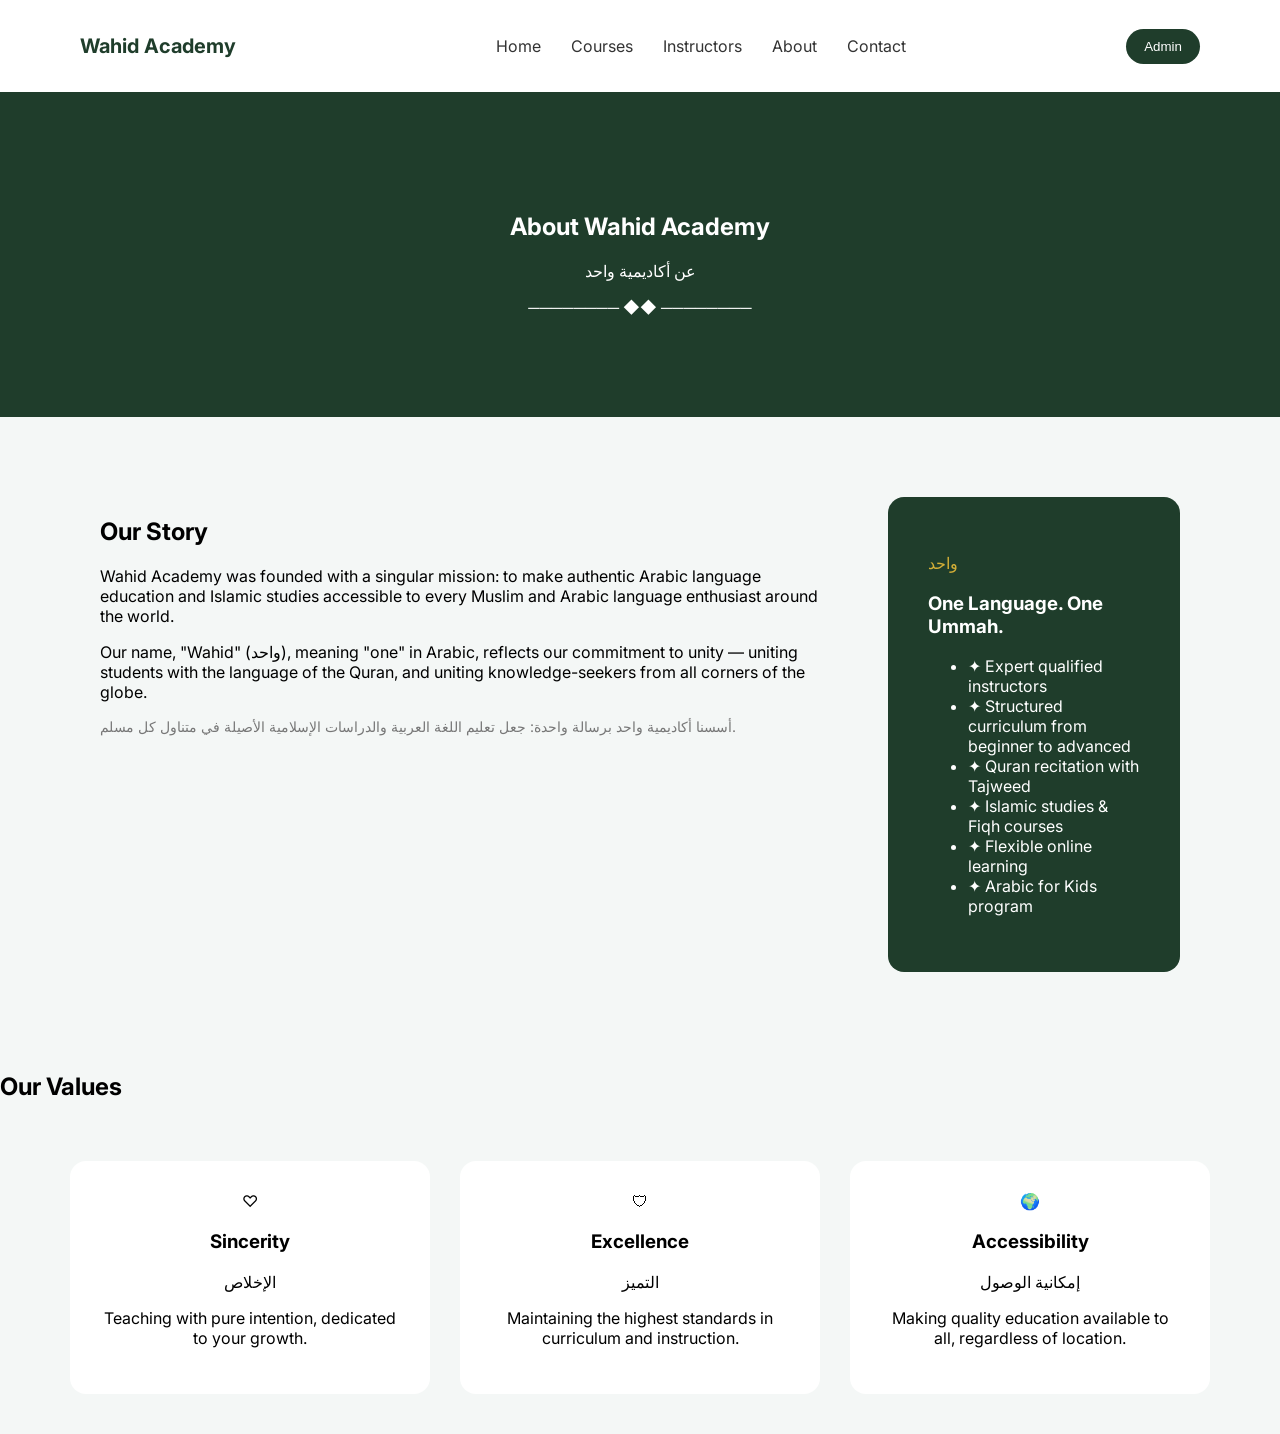
==== about.html @ 6354a17c "Add files via upload" ====
<!DOCTYPE html>
<html lang="en">
<head>
  <meta charset="UTF-8">
  <title>About Wahid Academy</title>

  <link href="https://fonts.googleapis.com/css2?family=Playfair+Display:wght@600&family=Inter&display=swap" rel="stylesheet">
  <link rel="stylesheet" href="style.css">
</head>

<body>

<nav class="navbar">
  <div class="logo">Wahid Academy</div>

  <ul class="nav-links">
    <li><a href="index.html" class="nav-link home">Home</a></li>
    <li><a href="courses.html" class="nav-link courses">Courses</a></li>
    <li><a href="instructors.html" class="nav-link instructors">Instructors</a></li>
    <li><a href="about.html" class="nav-link about">About</a></li>
    <li><a href="contact.html" class="nav-link contact">Contact</a></li>
  </ul>

  <button class="admin-btn">Admin</button>
</nav>
  

<!-- HERO -->
<section class="about-hero">
  <h1>About Wahid Academy</h1>
  <p>عن أكاديمية واحد</p>
  <div class="about-divider">──────── ◆◆ ────────</div>
</section>

<!-- STORY SECTION -->
<section class="about-container">

  <div class="about-text">
    <h2>Our Story</h2>
    <p>
      Wahid Academy was founded with a singular mission: to make authentic Arabic language education and Islamic studies accessible to every Muslim and Arabic language enthusiast around the world.
    </p>

    <p>
      Our name, "Wahid" (واحد), meaning "one" in Arabic, reflects our commitment to unity — uniting students with the language of the Quran, and uniting knowledge-seekers from all corners of the globe.
    </p>

    <p style="font-size:14px; color:#777;">
      أسسنا أكاديمية واحد برسالة واحدة: جعل تعليم اللغة العربية والدراسات الإسلامية الأصيلة في متناول كل مسلم.
    </p>
  </div>

  <div class="about-card">
    <p style="color:#d4af37;">واحد</p>
    <h3>One Language. One Ummah.</h3>

    <ul>
      <li>✦ Expert qualified instructors</li>
      <li>✦ Structured curriculum from beginner to advanced</li>
      <li>✦ Quran recitation with Tajweed</li>
      <li>✦ Islamic studies & Fiqh courses</li>
      <li>✦ Flexible online learning</li>
      <li>✦ Arabic for Kids program</li>
    </ul>
  </div>

</section>

<!-- VALUES -->
<section class="values-section">
  <h2>Our Values</h2>
  <div class="values-divider"></div>
</section>

<section class="values-cards">

  <div class="value-card">
    <div class="icon">♡</div>
    <h3>Sincerity</h3>
    <p class="arabic">الإخلاص</p>
    <p>Teaching with pure intention, dedicated to your growth.</p>
  </div>

  <div class="value-card">
    <div class="icon">🛡</div>
    <h3>Excellence</h3>
    <p class="arabic">التميز</p>
    <p>Maintaining the highest standards in curriculum and instruction.</p>
  </div>

  <div class="value-card">
    <div class="icon">🌍</div>
    <h3>Accessibility</h3>
    <p class="arabic">إمكانية الوصول</p>
    <p>Making quality education available to all, regardless of location.</p>
  </div>

</section>




</body>
</html>
---- style.css ----
body {
  margin: 0;
  font-family: 'Inter', sans-serif;
  background-color: #f4f7f6;
}

/* NAVBAR */
.navbar {
  display: flex;
  justify-content: space-between;
  align-items: center;
  padding: 20px 80px;
  background: #ffffff;
}

.logo {
  font-weight: bold;
  font-size: 20px;
  color: #1f3d2b;
}

.logo a {
  text-decoration: none;
  color: #1f3d2b;
}

.nav-links {
  list-style: none;
  display: flex;
  gap: 30px;
}

.nav-links a {
  text-decoration: none;
  color: #333;
}

.nav-links a.active {
  color: #caa64b;
  border-bottom: 2px solid #caa64b;
  padding-bottom: 3px;
}

.admin-btn {
  background: #1f3d2b;
  color: white;
  border: none;
  padding: 10px 18px;
  border-radius: 20px;
}

/* HERO */
.hero {
  background-color: #1f3d2b;
  color: white;
  text-align: center;
  padding: 120px 20px;
}

.hero h1 {
  font-family: 'Playfair Display', serif;
  font-size: 48px;
  margin: 20px 0;
}

.arabic-top,
.arabic-sub {
  color: #d4af37;
}

.arabic-top {
  font-size: 18px;
}

.arabic-sub {
  font-size: 20px;
}

.description {
  max-width: 600px;
  margin: 20px auto 0;
  line-height: 1.6;
}

.hero-buttons {
  margin-top: 30px;
}

.btn {
  padding: 12px 25px;
  margin: 10px;
  border-radius: 25px;
  cursor: pointer;
  font-size: 14px;
  text-decoration: none;
  display: inline-block;
}

.primary {
  background: #d4af37;
  color: black;
}

.outline {
  background: transparent;
  border: 2px solid white;
  color: white;
}

/* STATS */
.stats {
  display: flex;
  justify-content: space-around;
  padding: 60px 120px;
  text-align: center;
}

.stat h2 {
  color: #1f3d2b;
  font-size: 32px;
}

.stat p {
  color: #777;
  font-size: 14px;
}

/* MISSION */
.mission-section {
  padding: 80px 100px;
  background: #fff;
  text-align: center;
}

.section-title {
  font-size: 32px;
  color: #1f3d2b;
  font-family: 'Playfair Display', serif;
}

.arabic-title {
  color: #caa64b;
  margin-bottom: 40px;
}

.mission-cards {
  display: flex;
  gap: 40px;
  justify-content: center;
}

.card {
  background: #f9f9f9;
  padding: 30px;
  border-radius: 12px;
  width: 400px;
  text-align: left;
}

.mission {
  border-left: 5px solid #caa64b;
}

.vision {
  border-left: 5px solid #1f3d2b;
}

/* COURSES */
.courses-section {
  padding: 80px 100px;
  text-align: center;
}

.courses-grid {
  display: grid;
  grid-template-columns: repeat(4, 1fr);
  gap: 30px;
  margin-top: 40px;
}

.course-card {
  background: #fff;
  border-radius: 16px;
  overflow: hidden;
  text-align: center;
  box-shadow: 0 6px 18px rgba(0,0,0,0.08);
  transition: 0.3s;

  display: flex;
  flex-direction: column;
  justify-content: space-between;
}

.course-card img {
  width: 100%;
  height: 200px;
  object-fit: cover;
  object-position: 0; /* ✅ as you wanted */
}

.course-card:hover {
  transform: translateY(-10px);
}

/* APPLY BUTTON */
.apply-btn {
  display: inline-block;
  margin: 15px auto 20px;
  padding: 10px 22px;
  background: #1f3d2b;
  color: #fff;
  text-decoration: none;
  border-radius: 25px;
  font-size: 14px;
  transition: 0.3s;
}

.apply-btn:hover {
  background: #caa64b;
  color: #000;
}

/* VIEW BUTTON */
.view-btn {
  margin-top: 40px;
  padding: 12px 30px;
  border: none;
  border-radius: 25px;
  background: #1f3d2b;
  color: white;
  cursor: pointer;
}

/* FOOTER */
.footer {
  background: #1f3d2b;
  color: #fff;
  padding: 60px 100px 20px;
}

.footer-container {
  display: flex;
  justify-content: space-between;
}

.footer-col ul {
  list-style: none;
  padding: 0;
}

.footer-bottom {
  text-align: center;
  margin-top: 40px;
  font-size: 13px;
}

/* ABOUT PAGE */
.about-hero {
  background: #1f3d2b;
  color: white;
  text-align: center;
  padding: 100px 20px;
}

.about-container {
  display: flex;
  gap: 60px;
  padding: 80px 100px;
}

.about-card {
  background: #1f3d2b;
  color: white;
  padding: 40px;
  border-radius: 16px;
}

/* VALUES */
.values-cards {
  display: flex;
  justify-content: center;
  gap: 30px;
  padding: 40px;
}

.value-card {
  background: #fff;
  padding: 30px;
  border-radius: 16px;
  width: 300px;
  text-align: center;
}

/* CONTACT */
.contact-container {
  display: flex;
  gap: 60px;
  padding: 80px 100px;
}

.contact-form {
  background: #fff;
  padding: 40px;
  border-radius: 16px;
}

/* INSTRUCTORS */
.instructors-section {
  padding: 100px;
  text-align: center;
}
/* INSTRUCTORS GRID */
.instructors-grid {
  display: grid;
  grid-template-columns: repeat(4, 1fr);
  gap: 40px;
  margin-top: 50px;
}

/* CARD */
.instructor-card {
  text-align: center;
}

/* IMAGE */
.instructor-card img {
  width: 100%;
  height: 260px;
  object-fit: cover;
  border-radius: 10px;
}

/* NAME */
.instructor-card h3 {
  margin-top: 15px;
  font-size: 18px;
  color: #1f3d2b;
}

/* ROLE */
.instructor-card p {
  font-size: 13px;
  color: #777;
  margin-top: 5px;
}
.instructor-card:hover {
  transform: translateY(-10px);
}

.instructor-card:hover img {
  transform: scale(1.05);
  transition: 0.3s;
}

.instructor-card {
  box-shadow: 0 5px 20px rgba(0,0,0,0.08);
  padding: 15px;
  border-radius: 12px;
  background: #fff;
}
.instructor-card h3 {
  margin-top: 15px;
  font-size: 18px;
  color: #1f3d2b;
}

.instructor-card p {
  font-size: 13px;
  color: #777;
  margin-top: 5px;
}

/* NAV LINKS */
.nav-links a {
  position: relative;
  text-decoration: none;
  color: #333;
  padding-bottom: 5px;
  transition: 0.3s;
}

/* HOVER EFFECT */
.nav-links a:hover {
  color: #caa64b;
}

/* UNDERLINE ANIMATION */
.nav-links a::after {
  content: "";
  position: absolute;
  width: 0%;
  height: 2px;
  left: 0;
  bottom: 0;
  background: #caa64b;
  transition: 0.3s;
}

.nav-links a:hover::after {
  width: 100%;
}

/* ACTIVE LINK (CURRENT PAGE) */
.nav-links a.active {
  color: #caa64b;
  font-weight: 600;
}

/* ACTIVE UNDERLINE ALWAYS VISIBLE */
.nav-links a.active::after {
  width: 100%;
}
@media (max-width: 768px) {
  .courses-grid {
    grid-template-columns: repeat(2, 1fr);
  }
}
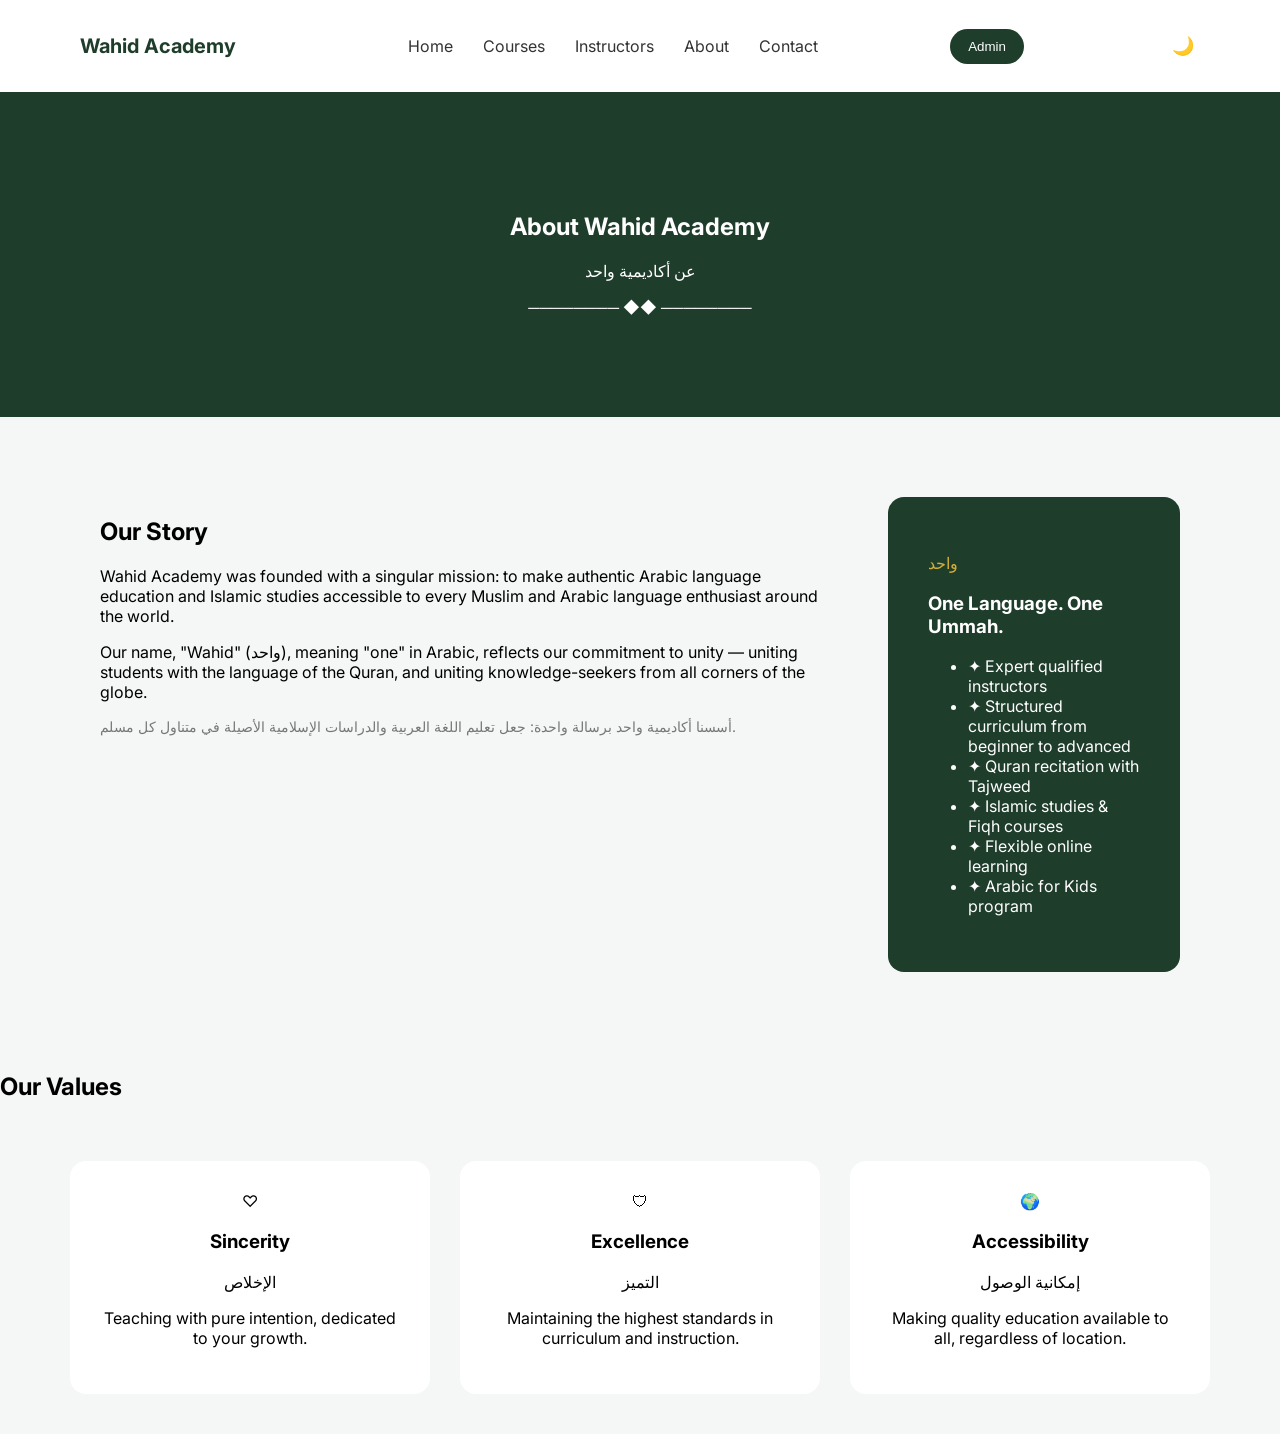
==== commit 119398bd: "Add files via upload" ====
--- a/about.html
+++ b/about.html
@@ -23,7 +23,7 @@
     <li><a href="contact.html" class="nav-link contact">Contact</a></li>
   </ul>
 
-  <button class="admin-btn">Admin</button>
+  <button class="admin-btn">Admin</button> <button id="darkToggle" class="dark-btn">🌙</button>
 </nav>
   
 
@@ -100,7 +100,13 @@
 </section>
 
 
+<script>
+  const toggle = document.getElementById("darkToggle");
 
+  toggle.addEventListener("click", () => {
+    document.body.classList.toggle("dark");
+  });
+</script>
 
 </body>
 </html>
--- a/style.css
+++ b/style.css
@@ -414,4 +414,159 @@
   .courses-grid {
     grid-template-columns: repeat(2, 1fr);
   }
+}
+
+/* DARK MODE BASE */
+body.dark {
+  background-color: #0f1720;
+  color: #ffffff;
+}
+
+/* NAVBAR */
+body.dark .navbar {
+  background: #111827;
+}
+
+/* CARDS */
+body.dark .card,
+body.dark .course-card,
+body.dark .about-card,
+body.dark .contact-form {
+  background: #1f2937;
+  color: #fff;
+}
+
+/* TEXT */
+body.dark p {
+  color: #ccc;
+}
+
+/* FOOTER */
+body.dark .footer {
+  background: #111827;
+}
+
+/* BUTTON */
+.dark-btn {
+  background: none;
+  border: none;
+  font-size: 18px;
+  cursor: pointer;
+  margin-left: 10px;
+}
+
+/* ===== DARK MODE ===== */
+
+body.dark {
+  background-color: #0f1720;
+  color: #ffffff;
+}
+
+/* NAVBAR */
+body.dark .navbar {
+  background: #111827;
+}
+
+/* HERO */
+body.dark .hero {
+  background: #111827;
+}
+
+/* TEXT */
+body.dark p,
+body.dark h1,
+body.dark h2,
+body.dark h3 {
+  color: #ffffff;
+}
+
+/* CARDS */
+body.dark .card,
+body.dark .course-card,
+body.dark .contact-form,
+body.dark .about-card {
+  background: #1f2937;
+  color: #fff;
+}
+
+/* STATS */
+body.dark .stats {
+  background: #0f1720;
+}
+
+/* FOOTER */
+body.dark .footer {
+  background: #111827;
+}
+
+/* BUTTON */
+.dark-btn {
+  background: none;
+  border: none;
+  font-size: 18px;
+  cursor: pointer;
+  margin-left: 10px;
+}
+
+body {
+  transition: all 0.3s ease;
+}
+
+/* CONTACT PAGE DARK MODE */
+
+body.dark .contact-container {
+  background: #0f1720;
+}
+
+body.dark .contact-info {
+  color: #ffffff;
+}
+
+body.dark .contact-form {
+  background: #1f2937;
+  color: #fff;
+}
+
+body.dark input,
+body.dark textarea {
+  background: #111827;
+  color: #fff;
+  border: 1px solid #444;
+}
+/* JOIN AS LECTURER */
+.join-lecturer {
+  text-align: center;
+  margin: 30px 0 50px;
+}
+
+.join-text {
+  color: #777;
+  margin-bottom: 10px;
+  font-size: 14px;
+}
+
+.join-btn {
+  display: inline-block;
+  padding: 12px 30px;
+  background: #caa64b;
+  color: #000;
+  border-radius: 25px;
+  text-decoration: none;
+  font-weight: 500;
+  transition: 0.3s;
+}
+
+.join-btn:hover {
+  background: #1f3d2b;
+  color: #fff;
+}
+
+/* DARK MODE SUPPORT */
+body.dark .join-text {
+  color: #ccc;
+}
+
+body.dark .join-btn {
+  background: #caa64b;
+  color: #000;
 }
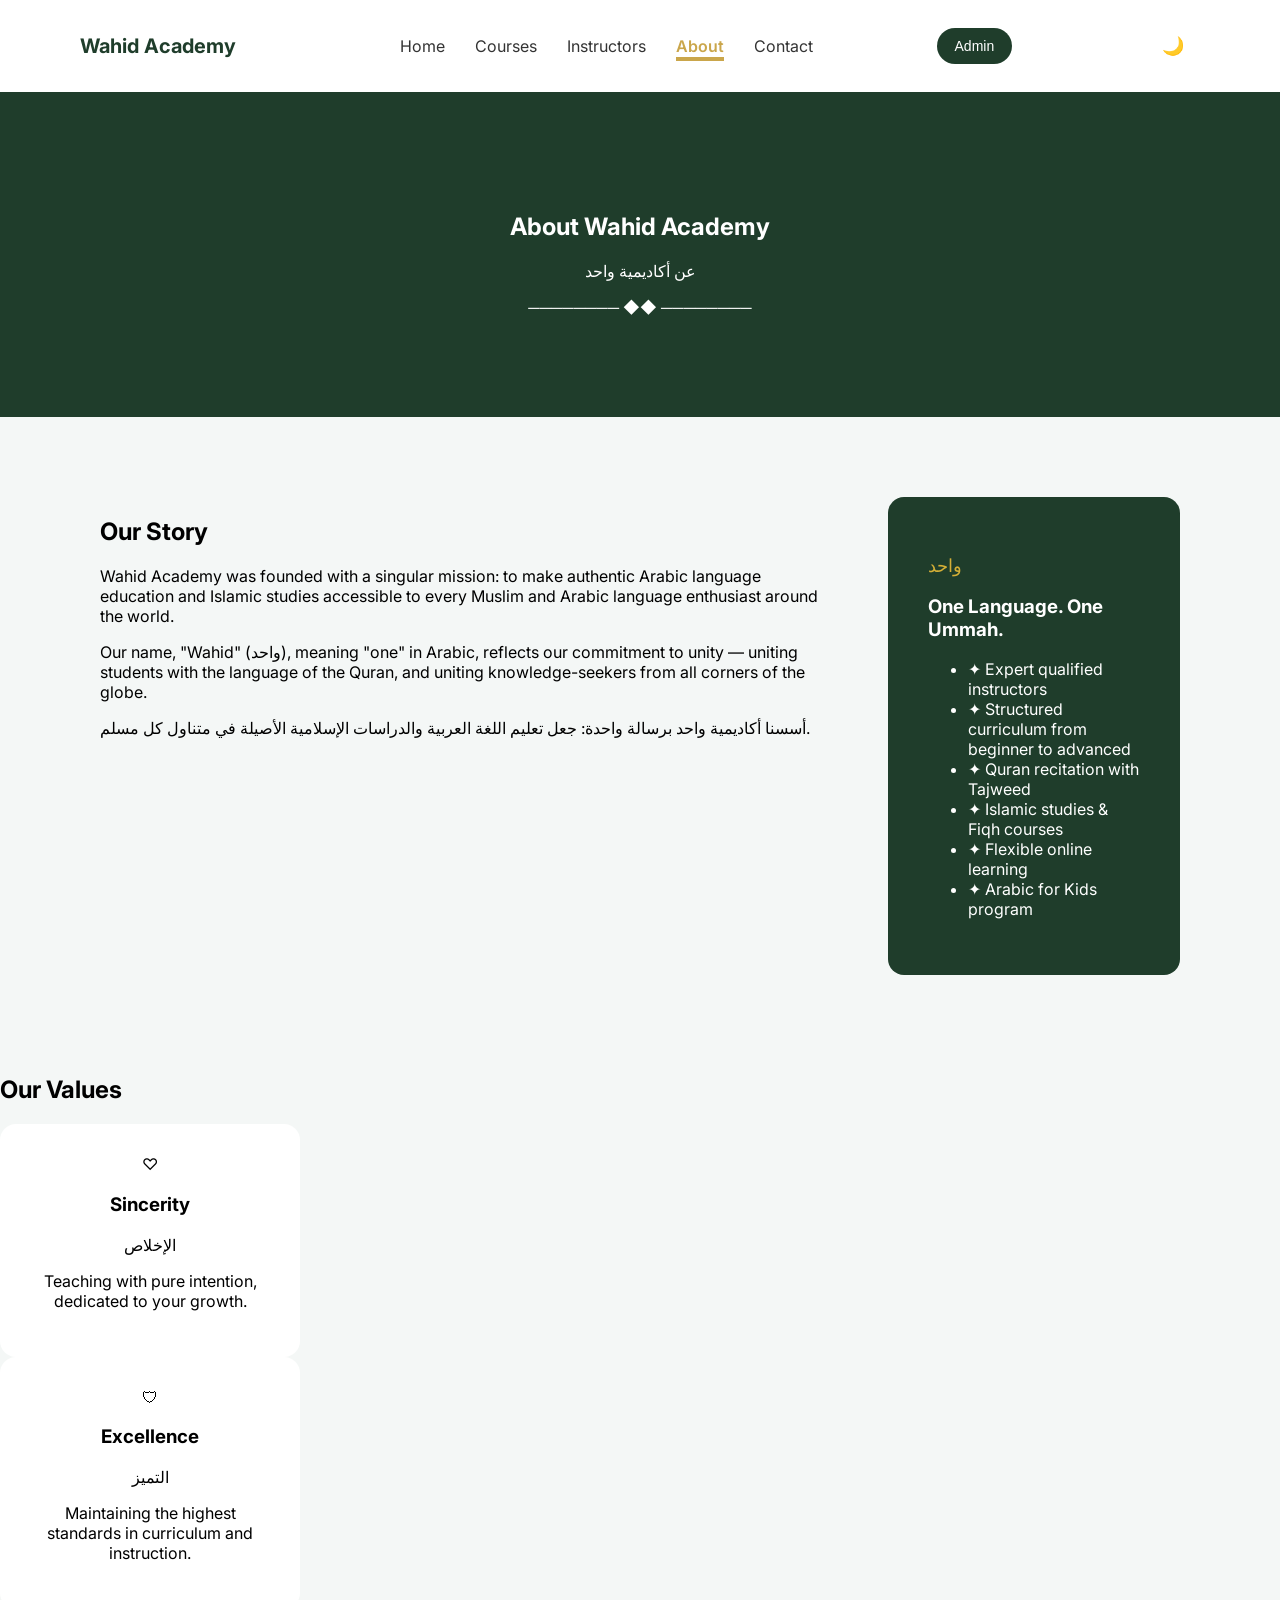
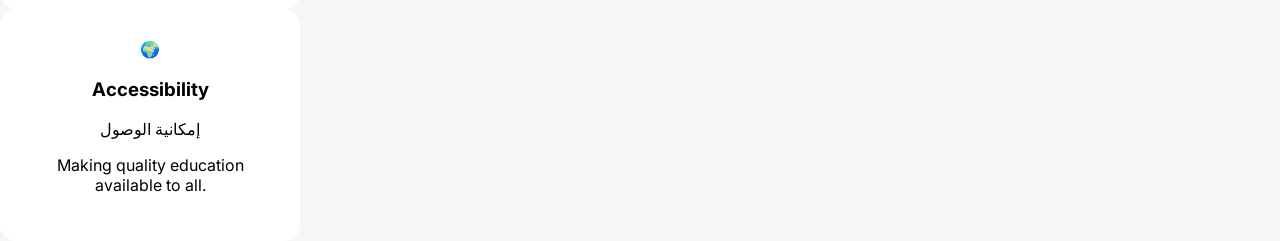
==== commit 7848caaf: "Add files via upload" ====
--- a/about.html
+++ b/about.html
@@ -8,6 +8,7 @@
 
   <link href="https://fonts.googleapis.com/css2?family=Playfair+Display:wght@600&family=Inter&display=swap" rel="stylesheet">
   <link rel="stylesheet" href="style.css">
+  <meta name="viewport" content="width=device-width, initial-scale=1.0">
 </head>
 
 <body>
@@ -19,62 +20,62 @@
     <li><a href="index.html" class="nav-link home">Home</a></li>
     <li><a href="courses.html" class="nav-link courses">Courses</a></li>
     <li><a href="instructors.html" class="nav-link instructors">Instructors</a></li>
-    <li><a href="about.html" class="nav-link about">About</a></li>
-    <li><a href="contact.html" class="nav-link contact">Contact</a></li>
+<li><a href="about.html" class="nav-link about active">About</a></li>    <li><a href="contact.html" class="nav-link contact">Contact</a></li>
   </ul>
 
-  <button class="admin-btn">Admin</button> <button id="darkToggle" class="dark-btn">🌙</button>
-</nav>
+<button class="admin-btn">Admin</button>
+<button id="darkToggle" class="dark-btn">🌙</button></nav>
   
 
-<!-- HERO -->
-<section class="about-hero">
+<section class="about-hero center">
   <h1>About Wahid Academy</h1>
   <p>عن أكاديمية واحد</p>
   <div class="about-divider">──────── ◆◆ ────────</div>
 </section>
 
-<!-- STORY SECTION -->
-<section class="about-container">
+<section class="about-wrapper">
 
-  <div class="about-text">
-    <h2>Our Story</h2>
-    <p>
-      Wahid Academy was founded with a singular mission: to make authentic Arabic language education and Islamic studies accessible to every Muslim and Arabic language enthusiast around the world.
-    </p>
+  <div class="about-container">
 
-    <p>
-      Our name, "Wahid" (واحد), meaning "one" in Arabic, reflects our commitment to unity — uniting students with the language of the Quran, and uniting knowledge-seekers from all corners of the globe.
-    </p>
+    <div class="about-text">
+      <h2>Our Story</h2>
 
-    <p style="font-size:14px; color:#777;">
-      أسسنا أكاديمية واحد برسالة واحدة: جعل تعليم اللغة العربية والدراسات الإسلامية الأصيلة في متناول كل مسلم.
-    </p>
-  </div>
+      <p>
+        Wahid Academy was founded with a singular mission: to make authentic Arabic language education and Islamic studies accessible to every Muslim and Arabic language enthusiast around the world.
+      </p>
 
-  <div class="about-card">
-    <p style="color:#d4af37;">واحد</p>
-    <h3>One Language. One Ummah.</h3>
+      <p>
+        Our name, "Wahid" (واحد), meaning "one" in Arabic, reflects our commitment to unity — uniting students with the language of the Quran, and uniting knowledge-seekers from all corners of the globe.
+      </p>
 
-    <ul>
-      <li>✦ Expert qualified instructors</li>
-      <li>✦ Structured curriculum from beginner to advanced</li>
-      <li>✦ Quran recitation with Tajweed</li>
-      <li>✦ Islamic studies & Fiqh courses</li>
-      <li>✦ Flexible online learning</li>
-      <li>✦ Arabic for Kids program</li>
-    </ul>
+      <p class="arabic-small">
+        أسسنا أكاديمية واحد برسالة واحدة: جعل تعليم اللغة العربية والدراسات الإسلامية الأصيلة في متناول كل مسلم.
+      </p>
+    </div>
+
+    <div class="about-card">
+      <p class="arabic-top">واحد</p>
+      <h3>One Language. One Ummah.</h3>
+
+      <ul>
+        <li>✦ Expert qualified instructors</li>
+        <li>✦ Structured curriculum from beginner to advanced</li>
+        <li>✦ Quran recitation with Tajweed</li>
+        <li>✦ Islamic studies & Fiqh courses</li>
+        <li>✦ Flexible online learning</li>
+        <li>✦ Arabic for Kids program</li>
+      </ul>
+    </div>
+
   </div>
 
 </section>
 
-<!-- VALUES -->
-<section class="values-section">
+<section class="values-section center">
   <h2>Our Values</h2>
-  <div class="values-divider"></div>
 </section>
 
-<section class="values-cards">
+<section class="values-container">
 
   <div class="value-card">
     <div class="icon">♡</div>
@@ -94,12 +95,10 @@
     <div class="icon">🌍</div>
     <h3>Accessibility</h3>
     <p class="arabic">إمكانية الوصول</p>
-    <p>Making quality education available to all, regardless of location.</p>
+    <p>Making quality education available to all.</p>
   </div>
 
 </section>
-
-
 <script>
   const toggle = document.getElementById("darkToggle");
 
--- a/style.css
+++ b/style.css
@@ -569,4 +569,189 @@
 body.dark .join-btn {
   background: #caa64b;
   color: #000;
-}+}
+
+
+/* MOBILE RESPONSIVE */
+@media (max-width: 768px) {
+
+  /* NAVBAR */
+  nav {
+    padding: 15px 20px;
+    flex-direction: column;
+    gap: 10px;
+  }
+
+  nav ul {
+    flex-wrap: wrap;
+    justify-content: center;
+    gap: 15px;
+  }
+
+  /* HERO */
+  .hero {
+    padding: 60px 20px;
+  }
+
+  .hero h1 {
+    font-size: 28px;
+  }
+
+  .hero p {
+    font-size: 14px;
+  }
+
+  /* ABOUT SECTION */
+  .about-container {
+    flex-direction: column;
+    text-align: center;
+  }
+
+  .about-image img {
+    max-width: 250px;
+  }
+
+  .about-text {
+    max-width: 100%;
+  }
+
+  /* SECTIONS */
+  section {
+    padding: 40px 20px;
+  }
+
+  /* EDUCATION / CARDS */
+  .education-item {
+    padding-left: 15px;
+  }
+
+  /* BUTTON */
+  .about-text button {
+    width: 100%;
+    max-width: 200px;
+  }
+
+  /* STATS SECTION */
+  .stats {
+    flex-direction: column;
+    gap: 20px;
+  }
+
+  .stat-item {
+    text-align: center;
+  }
+
+  /* CARDS (Mission, Courses etc) */
+  .cards {
+    flex-direction: column;
+    gap: 20px;
+  }
+}
+
+button {
+  font-size: 14px;
+  padding: 10px 16px;
+}
+/* =========================
+   MOBILE RESPONSIVE FIX
+   ========================= */
+
+* {
+  box-sizing: border-box;
+}
+
+@media (max-width: 768px) {
+
+  /* NAVBAR */
+  nav {
+    flex-direction: column;
+    text-align: center;
+    padding: 15px 20px;
+  }
+
+  nav ul {
+    flex-direction: column;
+    gap: 10px;
+    margin-top: 10px;
+  }
+
+  nav .admin-btn {
+    margin-top: 10px;
+  }
+
+  /* HERO SECTION */
+  .hero {
+    padding: 60px 20px;
+  }
+
+  .hero h1 {
+    font-size: 26px;
+    line-height: 1.3;
+  }
+
+  .hero p {
+    font-size: 14px;
+  }
+
+  .hero-buttons {
+    display: flex;
+    flex-direction: column;
+    gap: 10px;
+    align-items: center;
+  }
+
+  /* BUTTONS */
+  button {
+    width: 100%;
+    max-width: 250px;
+  }
+
+  /* SECTIONS */
+  section {
+    padding: 40px 20px;
+  }
+
+  /* ABOUT SECTION */
+  .about-container {
+    flex-direction: column;
+    text-align: center;
+    gap: 30px;
+  }
+
+  .about-image img {
+    max-width: 250px;
+  }
+
+  .about-text {
+    max-width: 100%;
+  }
+
+  /* STATS */
+  .stats {
+    display: flex;
+    flex-direction: column;
+    gap: 20px;
+  }
+
+  .stat-item {
+    text-align: center;
+  }
+
+  /* COURSE GRID FIX (VERY IMPORTANT) */
+  .courses-container {
+    display: grid;
+    grid-template-columns: 1fr; /* 1 card per row */
+    gap: 20px;
+  }
+
+  /* CARDS (mission, courses etc) */
+  .cards {
+    flex-direction: column;
+    gap: 20px;
+  }
+
+  /* GENERAL TEXT */
+  h1, h2 {
+    text-align: center;
+  }
+}
